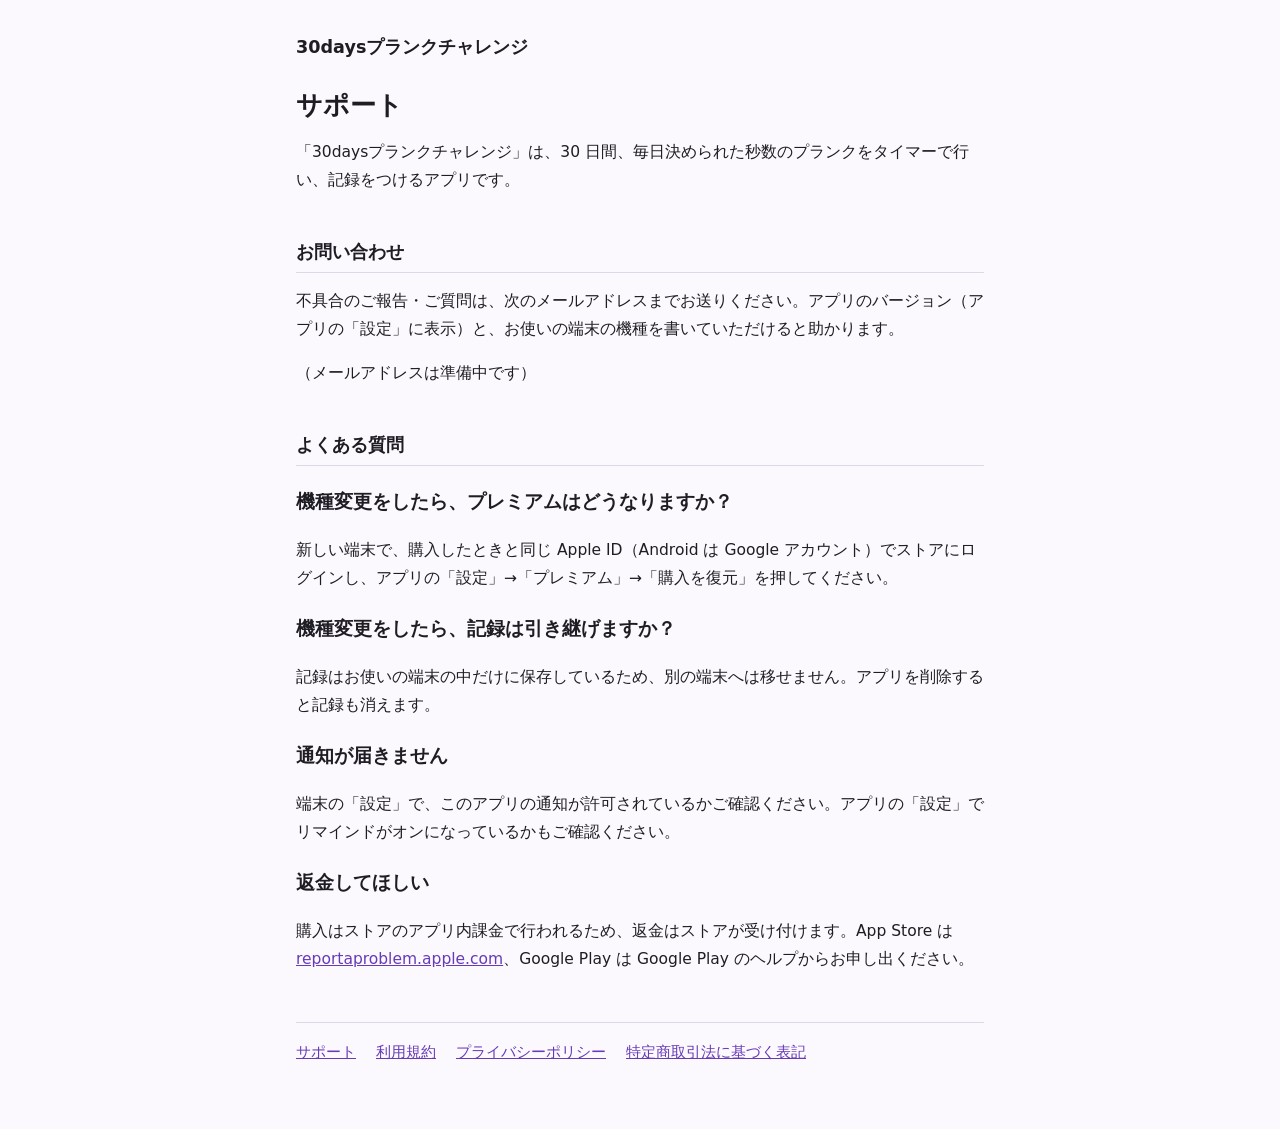
==== index.html @ 5dba48d9 "サポート・プライバシーポリシー・特商法の表記・利用規約のページ Co-Authored-By: Claude Opus 5.5 <noreply@anthropic.com>" ====
<!DOCTYPE html>
<html lang="ja">
<head>
  <meta charset="UTF-8">
  <meta name="viewport" content="width=device-width, initial-scale=1">
  <title>サポート - 30daysプランクチャレンジ</title>
  <meta name="description" content="30daysプランクチャレンジのサポート・お問い合わせ">
  <link rel="stylesheet" href="./style.css">
  <!-- tool_build.py で作るファイル。直すときは tool_build.py を直して作り直す -->
</head>
<body>
<main>
  <header><a href="./">30daysプランクチャレンジ</a></header>

  <h1>サポート</h1>
  <p>「30daysプランクチャレンジ」は、30 日間、毎日決められた秒数のプランクをタイマーで行い、記録をつけるアプリです。</p>

  <h2>お問い合わせ</h2>
  <p>不具合のご報告・ご質問は、次のメールアドレスまでお送りください。アプリのバージョン（アプリの「設定」に表示）と、お使いの端末の機種を書いていただけると助かります。</p>
  <p>（メールアドレスは準備中です）</p>

  <h2>よくある質問</h2>
  <h3>機種変更をしたら、プレミアムはどうなりますか？</h3>
  <p>新しい端末で、購入したときと同じ Apple ID（Android は Google アカウント）でストアにログインし、アプリの「設定」→「プレミアム」→「購入を復元」を押してください。</p>
  <h3>機種変更をしたら、記録は引き継げますか？</h3>
  <p>記録はお使いの端末の中だけに保存しているため、別の端末へは移せません。アプリを削除すると記録も消えます。</p>
  <h3>通知が届きません</h3>
  <p>端末の「設定」で、このアプリの通知が許可されているかご確認ください。アプリの「設定」でリマインドがオンになっているかもご確認ください。</p>
  <h3>返金してほしい</h3>
  <p>購入はストアのアプリ内課金で行われるため、返金はストアが受け付けます。App Store は <a href="https://reportaproblem.apple.com">reportaproblem.apple.com</a>、Google Play は Google Play のヘルプからお申し出ください。</p>

  <footer>
    <nav>
      <a href="./">サポート</a>
      <a href="./terms/">利用規約</a>
      <a href="./privacy/">プライバシーポリシー</a>
      <a href="./tokushoho/">特定商取引法に基づく表記</a>
    </nav>
  </footer>
</main>
</body>
</html>
---- style.css ----
:root {
  --paper: #FBF9FD;
  --ink: #1F1D24;
  --muted: #5E5A66;
  --brand: #673AB7;
  --line: #DED8E8;
  color-scheme: light;
}
@media (prefers-color-scheme: dark) {
  :root {
    --paper: #1A181F;
    --ink: #ECE8F2;
    --muted: #A9A3B3;
    --brand: #B39DDB;
    --line: #3A3642;
    color-scheme: dark;
  }
}
* { box-sizing: border-box; }
body {
  margin: 0;
  background: var(--paper);
  color: var(--ink);
  font-family: system-ui, -apple-system, "Hiragino Sans", "Noto Sans JP", sans-serif;
  line-height: 1.8;
  overflow-wrap: anywhere;
}
main { max-width: 720px; margin: 0 auto; padding: 32px 16px 64px; }
header a { color: var(--ink); text-decoration: none; font-weight: 700; font-size: 1.1rem; }
h1 { font-size: 1.6rem; line-height: 1.4; margin: 24px 0 8px; }
h2 { font-size: 1.15rem; margin: 40px 0 8px; padding-bottom: 4px; border-bottom: 1px solid var(--line); }
p, li { font-size: 0.97rem; }
ul { padding-left: 1.3em; }
a { color: var(--brand); }
.meta { color: var(--muted); font-size: 0.9rem; }
.table-wrap { overflow-x: auto; }
table { border-collapse: collapse; width: 100%; font-size: 0.92rem; }
th, td { border: 1px solid var(--line); padding: 8px; text-align: left; vertical-align: top; }
th { white-space: nowrap; }
/* スマホの幅では項目名を上、内容を下に積む */
@media (max-width: 560px) {
  .spec th, .spec td { display: block; }
  .spec th { border-bottom: 0; padding-bottom: 0; }
  .spec td { border-top: 0; }
  .spec tr + tr th { border-top: 1px solid var(--line); }
}
footer { margin-top: 48px; padding-top: 16px; border-top: 1px solid var(--line); }
footer nav { display: flex; flex-wrap: wrap; gap: 4px 20px; font-size: 0.92rem; }
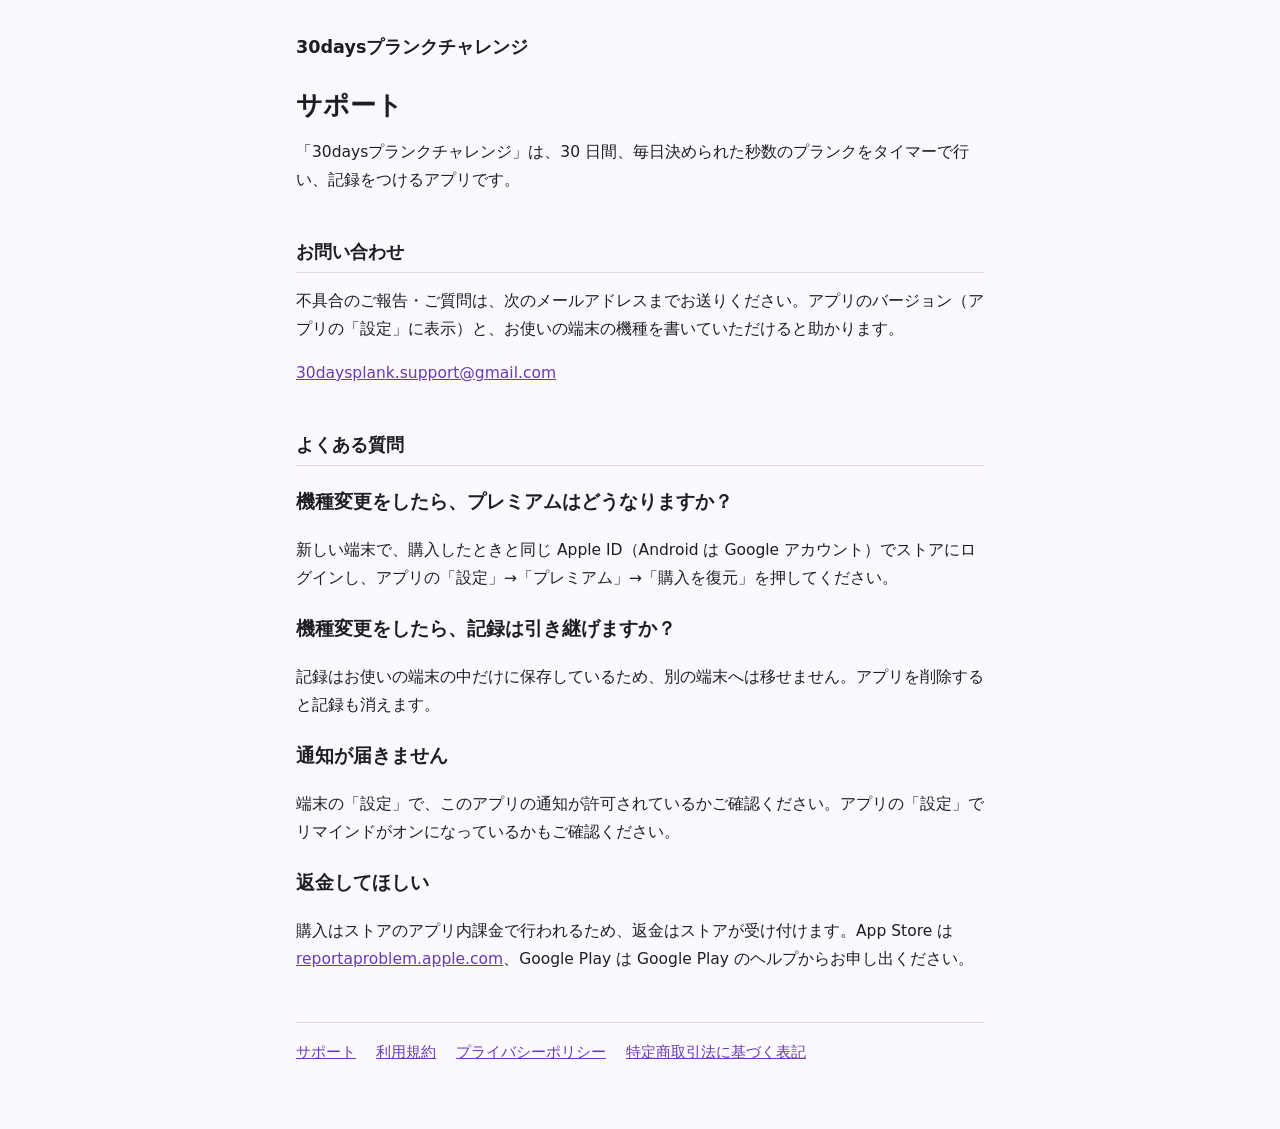
==== commit a9d300c8: "お問い合わせのメールアドレスを入れる Co-Authored-By: Claude Opus 5.5 <noreply@anthropic.com>" ====
--- a/index.html
+++ b/index.html
@@ -17,7 +17,7 @@
 
   <h2>お問い合わせ</h2>
   <p>不具合のご報告・ご質問は、次のメールアドレスまでお送りください。アプリのバージョン（アプリの「設定」に表示）と、お使いの端末の機種を書いていただけると助かります。</p>
-  <p>（メールアドレスは準備中です）</p>
+  <p><a href="mailto:30daysplank.support@gmail.com">30daysplank.support@gmail.com</a></p>
 
   <h2>よくある質問</h2>
   <h3>機種変更をしたら、プレミアムはどうなりますか？</h3>
